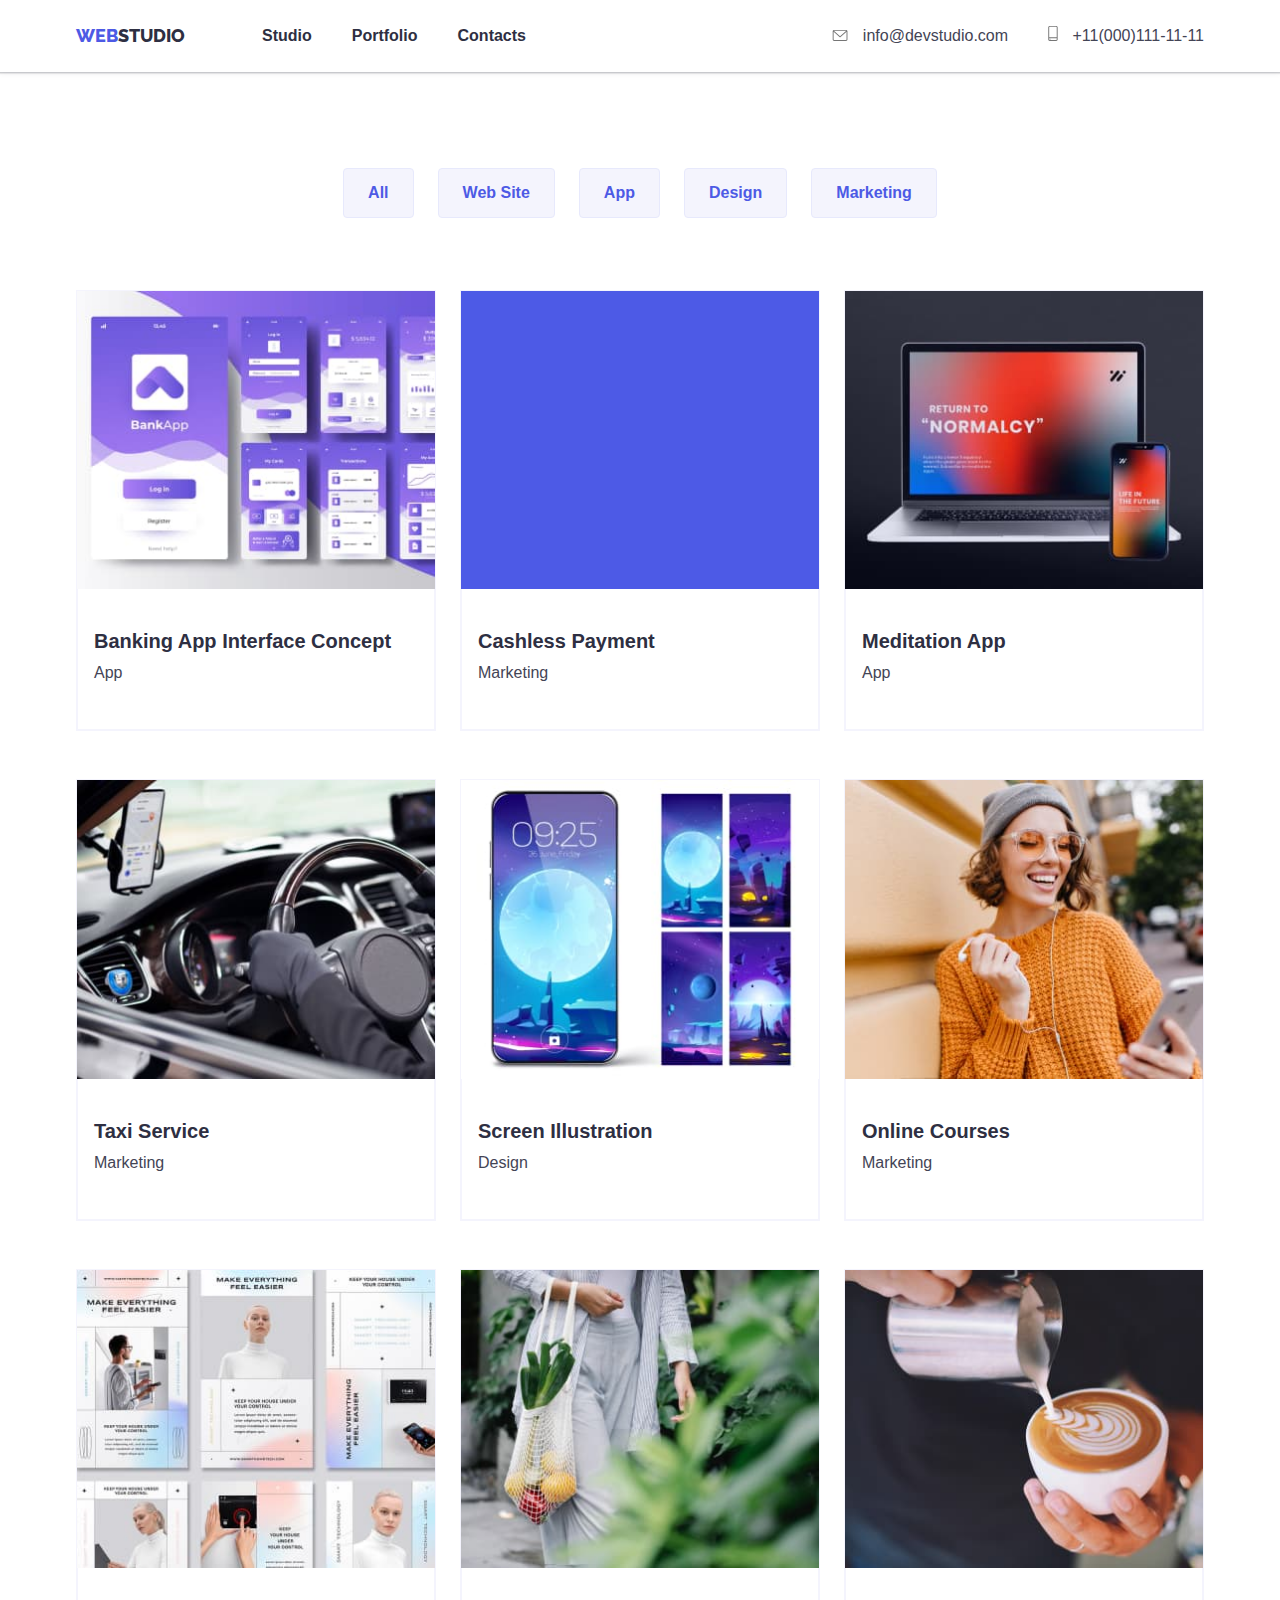
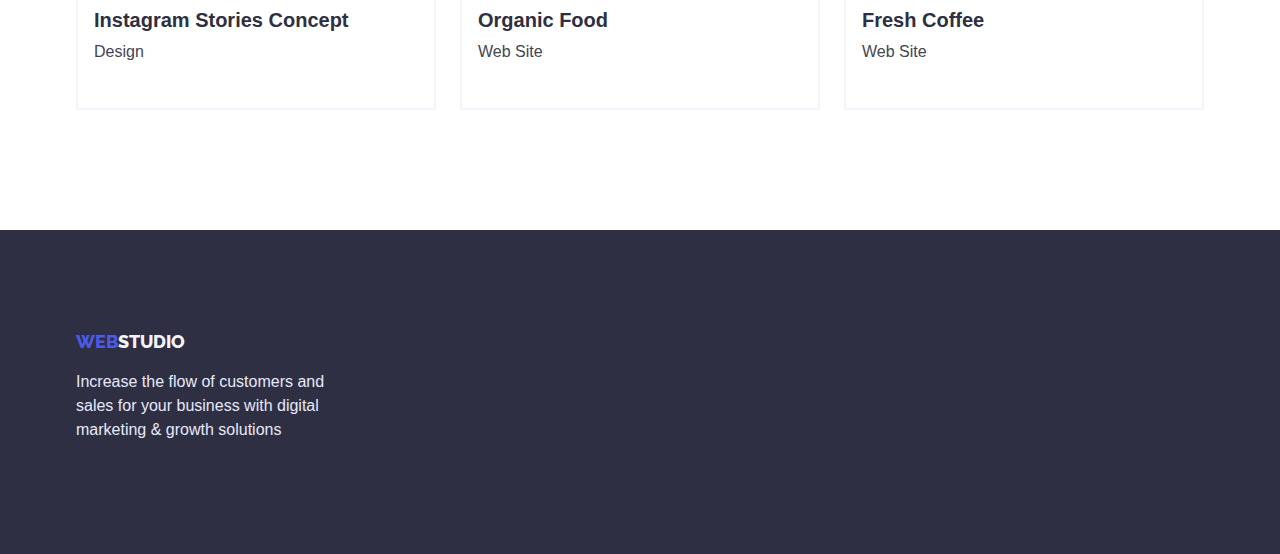
==== portfolio.html @ ccf12ec8 "домашка" ====
<!DOCTYPE html>
<html lang="en">

<head>
    <meta charset="UTF-8" />
    <meta http-equiv="X-UA-Compatible" content="IE=edge" />
    <meta name="viewport" content="width=device-width, initial-scale=1.0" />
    <title>Document</title>
    <link rel="preconnect" href="https://fonts.googleapis.com">
    <link rel="preconnect" href="https://fonts.gstatic.com" crossorigin>
    <link href="https://fonts.googleapis.com/css2?family=Raleway:wght@800&family=Roboto:wght@400;700&display=swap"
        rel="stylesheet">
    <link rel="stylesheet"
        href="https://cdnjs.cloudflare.com/ajax/libs/modern-normalize/1.1.0/modern-normalize.min.css">
    <link rel="stylesheet" href="./css/styles.css" />
</head>

<body>
    <header>
        <div class="container main-nav">
            <a href="" class="nav-logo"><span class="logo">Web</span><span class="logo2">studio</span></a>
            <nav class="cont-nav">
                <ul class="site-nav">
                    <li class="item"><a href="./index.html" class="link">Studio</a></li>
                    <li class="item"><a href="" class="link">Portfolio</a></li>
                    <li class="item"><a href="" class="link">Contacts</a></li>
                </ul>
            </nav>
            <ul class="site-tell">
                <li class="item">
                    <a href="">
                        <svg class="icon-phone" width="16px" height="12px">
                            <use href="./images/symbol-defs.svg#icon-envelope"></use>
                        </svg>
                    </a>
                <a href="mailto:info@devstudio.com" class="addres">info@devstudio.com</a>
                </li>
                <li class="item">
                    <a href="">
                        <svg class="icon-phone" width="10px" height="16px">
                            <use href="./images/symbol-defs.svg#icon-smartphone"></use>
                        </svg>
                    </a>
                    <a href="tel:+110001111111" class="phone">+11(000)111-11-11</a>
            </li>
            </ul>
        </div>
    </header>
    <main>
            <section class="section-portfolio">
                <div class="container">
                <ul class="ul-btn">
                    <li><button type="button" name="All" class="btn-text">All</button></li>
                    <li><button type="button" name="Web Site" class="btn-text">Web Site</button></li>
                    <li><button type="button" name="App" class="btn-text">App</button></li>
                    <li><button type="button" name="Design" class="btn-text">Design</button></li>
                    <li><button type="button" name="Marketing" class="btn-text">Marketing</button></li>
                </ul>
                <ul class="project-card">
                    <li class="li-foto">
                        <img src="./images/foto8.jpg" alt="banking" width="360" />
                        <div class="card-desk">
                        <h3 class="desk">Banking App Interface Concept</h3>
                        <p>App</p>
                        </div>
                    </li>
                    <li class="li-foto">
                        <img src="./images/foto9.jpg" alt="cashless" width="360" />
                        <div class="card-desk">
                        <h3 class="desk">Cashless Payment</h3>
                        <p>Marketing</p>
                        </div>
                    </li>
                    <li class="li-foto">
                        <img src="./images/foto10.jpg" alt="Meditation" width="360" />
                        <div class="card-desk">
                        <h3 class="desk">Meditation App</h3>
                        <p>App</p>
                        </div>
                    </li>

                    <li class="li-foto">
                        <img src="./images/foto11.jpg" alt="taxi" width="360" />
                        <div class="card-desk">
                        <h3 class="desk">Taxi Service</h3>
                        <p>Marketing</p>
                        </div>
                    </li>
                    <li class="li-foto">
                        <img src="./images/foto12.jpg" alt="Illustration" width="360" />
                        <div class="card-desk">
                        <h3 class="desk">Screen Illustration</h3>
                        <p>Design</p>
                        </div>
                    </li>
                    <li class="li-foto">
                        <img src="./images/foto13.jpg" alt="Courses" width="360" />
                        <div class="card-desk">
                        <h3 class="desk">Online Courses</h3>
                        <p>Marketing</p>
                        </div>
                    </li>

                    <li class="li-foto">
                        <img src="./images/foto14.jpg" alt="Instagram" width="360" />
                        <div class="card-desk">
                        <h3 class="desk">Instagram Stories Concept</h3>
                        <p>Design</p>
                        </div>
                    </li>
                    <li class="li-foto">
                        <img src="./images/foto15.jpg" alt="food" />
                        <div class="card-desk">
                        <h3 class="desk">Organic Food</h3>
                        <p>Web Site</p>
                        </div>
                    </li>
                    <li class="li-foto">
                        <img src="./images/foto16.jpg" alt="Coffee" />
                        <div class="card-desk">
                        <h3 class="desk">Fresh Coffee</h3>
                        <p>Web Site</p>
                        </div>
                </div>
            </section>
        
    </main>
        <footer class="foot">
            <div class="container">
            <a href="./index.html"><span class="logo">Web</span><span class="logo3">studio</span></a>
            <p class="pfoot">
                Increase the flow of customers and sales for your business with digital
                marketing & growth solutions
            </p>
            </div>
        </footer>
   
</body>

</html>
---- css/styles.css ----
body {
  color: var(--text-color);
  background-color: var(--white);
  font-family: "Roboto Mono", sans-serif;
}

ul {
  list-style: none;
  padding: 0;
  margin: 0;
}

a {
  text-decoration: none;
  
}

img {
  display: block;
  max-width: 100%;
  height: auto;
}
header {
  box-shadow: 0px 2px 1px rgba(46, 47, 66, 0.08), 0px 1px 1px rgba(46, 47, 66, 0.16), 0px 1px 6px rgba(46, 47, 66, 0.08);
}

:root {
  --text-color: #2e2f42;
  --fon-color: #e5e5e5;
  --navy-blue: #4d5ae5;
  --slate: #434455;
  --cloud: #f4f4fd;
  --white: #ffffff;
  --blue: #404bbf;
  --corn: #e7e9fc;
}

.container {
  width: 1158px;
  padding-left: 15px;
  padding-right: 15px;
  margin: 0 auto;
}

.link {
  color: var(--text-color);
  font-weight: 600;
  font-size: 16px;
  line-height: 1.5;
}

.link:hover,
.link:focus {
  color: var(--slate);
}

.link:active {
  color: var(--navy-blue);
}

.nav-logo {
  padding: 24px 0;
}

.logo {
  color: var(--navy-blue);
  font-family: "Raleway", sans-serif;
  font-weight: 800;
  font-size: 18px;
  line-height: 1.33;
  text-transform: uppercase;
}

.logo2 {
  color: var(--text-color);
  font-family: "Raleway", sans-serif;
  font-weight: 800;
  font-size: 18px;
  line-height: 1.33;
  text-transform: uppercase;
}

.logo3 {
  color: var(--cloud);
  font-family: "Raleway", sans-serif;
  font-weight: 800;
  font-size: 18px;
  line-height: 1.33;
  text-transform: uppercase;
}

.addres {
  color: var(--slate);
  font-size: 16px;
  line-height: 1.5;
  margin-left: 10px;
}

.addres:active,
.addres:hover,
.addres:focus {
  color: var(--navy-blue);
}

.phone {
  color: var(--slate);
  font-size: 16px;
  line-height: 1.5;
  margin-left: 10px;
}

.phone:active,
.phone:hover,
.phone:focus {
  color: var(--navy-blue);
}

.title {
  max-width: 505px;
  margin: 0 auto;
  color: var(--white);
  font-weight: 600;
  font-size: 56px;
  line-height: 1.07;
  margin-top: 0;
  margin-bottom: 48px;
  text-align: center;
}

.btn {
  color: var(--white);
  font-weight: 600;
  font-size: 16px;
  line-height: 1.18;
  background-color: var(--navy-blue);
  border-radius: 4px;
  cursor: pointer;
  border: 1px solid transparent;
  padding: 16px 32px;
}

.btn:hover {
  background-color: var(--navy-blue);
  box-shadow: 0px 4px 4px rgba(0, 0, 0, 0.15);
}
.btn:focus {
  background-color: var(--navy-blue);
  box-shadow: 0px 1px 6px rgba(46, 47, 66, 0.08), 0px 1px 1px rgba(46, 47, 66, 0.16), 0px 2px 1px rgba(46, 47, 66, 0.08);
}

.btn:active {
  background-color: var(--blue);
  box-shadow: 0px 4px 4px rgba(0, 0, 0, 0.15);
}

.title-link {
  background-color: var(--text-color);
  text-align: center;
  padding: 192px 0;
  background-image: linear-gradient(rgba(46, 47, 66, 0.6), rgba(46, 47, 66, 0.6)), url(../images/office.jpg);
  max-width: 1440px;
  height: 603px;
  margin-left: auto;
  margin-right: auto;
  background-repeat: no-repeat;
  background-size: cover;
}

p {
  color: var(--slate);
  font-size: 16px;
  line-height: 1.5;
  margin: 0;
  margin-bottom: 12px;
}

.list {
  background-color: var(--cloud);
  padding-top: 120px;
  padding-bottom: 120px;
}

.foot {
  background-color: var(--text-color);
  padding-top: 100px;
  padding-bottom: 100px;
}

.pfoot {
  color: var(--corn);
  font-size: 16px;
  line-height: 1.5;
  width: 264px;
  margin-top: 16px;
}

.btn-text {
  color: var(--navy-blue);
  background-color: var(--cloud);
  font-weight: 600;
  font-size: 16px;
  line-height: 1.5;
  border: 1px solid var(--corn);
  border-radius: 4px;
  cursor: pointer;
  display: inline-block;
  padding: 12px 24px;
}

.btn-text:active,
.btn-text:hover,
.btn-text:focus {
  color: var(--white);
  background-color: var(--navy-blue);
  border: 1px solid var(--corn);
  border-radius: 4px;
  box-shadow: 0px 3px 1px rgba(0, 0, 0, 0.1), 0px 2px 1px rgba(0, 0, 0, 0.08), 0px 2px 2px rgba(0, 0, 0, 0.12);
}

.desk {
  font-weight: 600;
  font-size: 20px;
  line-height: 1.2;
  margin-top: 8px;
  margin-bottom: 8px;

}
/*.icon {
  width: 64px;
  height: 64px;
  margin: 24px 100px;
  color: #2e2f42;
}*/

.icon {
  width: 60px;
  height: 60px;
}

.text-foto .desk {
  margin-top: 32px;
}

.caption {
  font-weight: 600;
  font-size: 36px;
  line-height: 1.1;
  margin-top: 0;
  margin-bottom: 72px;
  text-align: center;
  
}

.text-foto {
  background-color: #ffffff;
  border-radius: 0px 0px 4px 4px;
  text-align: center;
  width: 264px;
  padding-bottom: 32px;
  box-shadow: 0px 1px 6px rgba(46, 47, 66, 0.08), 0px 1px 1px rgba(46, 47, 66, 0.16), 0px 2px 1px rgba(46, 47, 66, 0.08);
}


.section-discription {
  padding-top: 120px;
  padding-bottom: 120px;
}

.section-text {
  padding-top: 120px;
}

.section-portfolio {
  padding-top: 96px;
  padding-bottom: 120px;
 
}

.ul-btn {
  display: flex;
  justify-content: center;
  margin-bottom: 72px;
}

.ul-btn li:not(:last-child) {
  margin-right: 24px;
}

.li-foto {
  width: 360px;
  background-color: var(--white);
  margin-bottom: 48px;
  border: 0.5px solid var(--cloud);
}
.li-foto:hover{
  box-shadow: 0px 1px 6px rgba(46, 47, 66, 0.08);
}
.li-foto:nth-last-child(-n + 3) {
  margin-bottom: 0;
}

/*разметка flex*/

.cont-nav {
  margin-left: 77px;
}

.site-nav {
  display: flex;
}

.site-nav .item + .item {
  margin-left: 40px;
}

.site-tell {
  display: flex;
  margin-left: auto;
}

.site-tell .item + .item {
  margin-left: 40px;
}

.main-nav {
  display: flex;
  align-items: center;
  
}

.desk-text {
  display: flex;
}


.desk-text li {
  width: 264px;
  margin-right: 24px;
}

.desk-text li:last-child {
  margin: 0;
}

/*.desk-text li:last-child {
  margin-right: 156px;
}
.desk-text li:first-child {
  margin-left: 156px;
}*/
.caption-foto {
  display: flex;
  justify-content: space-between;
}

.team-foto {
  display: flex;
  justify-content: space-between;
}

.project-card {
  display: flex;
  flex-wrap: wrap;
  justify-content: space-between;
}


.card-desk {
  padding-top: 32px;
  padding-left: 16px;
  padding-bottom: 32px;
  border-left: 0.5px solid var(--cloud);
  border-bottom: 0.5px solid var(--cloud);
  border-right: 0.5px solid var(--cloud);
 
}

/*.project-card {
  display: flex;
  flex-wrap: wrap;
}
.project-card:not(:nth-child(3)) {
  margin-right: 30px;
}*/
/*7 тема иконки */
.actions::before {
  display: block;
  content: "";
  width: 264px;
  height: 112px;
  background-color: rgba(244, 244, 253, 1);
  border-radius: 4px;
  background-repeat: no-repeat;
  background-position: center;
}
.icon-antenna::before {
  background-image: url(../images/antenna.svg);
}
.icon-clock::before {
  background-image: url(../images/clock.svg);
}
.icon-diagram::before {
  background-image: url(../images/diagram.svg);
}
.icon-astro::before {
  background-image: url(../images/astronaut.svg);
}


.social {
      display: flex;
      padding: 0;
      margin: 0;
      justify-content: space-around;
      align-items: center;
}
.social-link {
  width: 40px;
    height: 40px;

}
.custo {
  display: flex;
  justify-content: space-between;
}
.link-custo {
  width: 168px;
  height: 88px;
  color: #8E8F99;
  border: 1px solid #8E8F99;
  border-radius: 4px;
}

.link-custo:hover {
  color: var(--navy-blue);
  border: 1px solid var(--navy-blue);
}

.custo-title {
  font-weight: 700;
  font-size: 36px;
  line-height: 1.2;
  text-align: center;
  padding-bottom: 72px;
}
.section-custo {
  padding-top: 120px;
  padding-bottom: 120px;
 }
 .icon-phone {
  color: var(--text-color);
 }
.icon-phone:active,
.icon-phone:hover,
.icon-phone:focus {
  color: var(--navy-blue);
}
.social-foot {
  display: inline;
  padding: 100px 0px 130px 120px;
  width: 208px;
  
}
.text-foot {
  font-weight: 600;
  font-size: 16px;
  line-height: 1.5;
  color: var(--white);
  padding-bottom: 16px;
}
.foot-link {
  display: flex;
  justify-content: space-between;
  width: 208px;
}
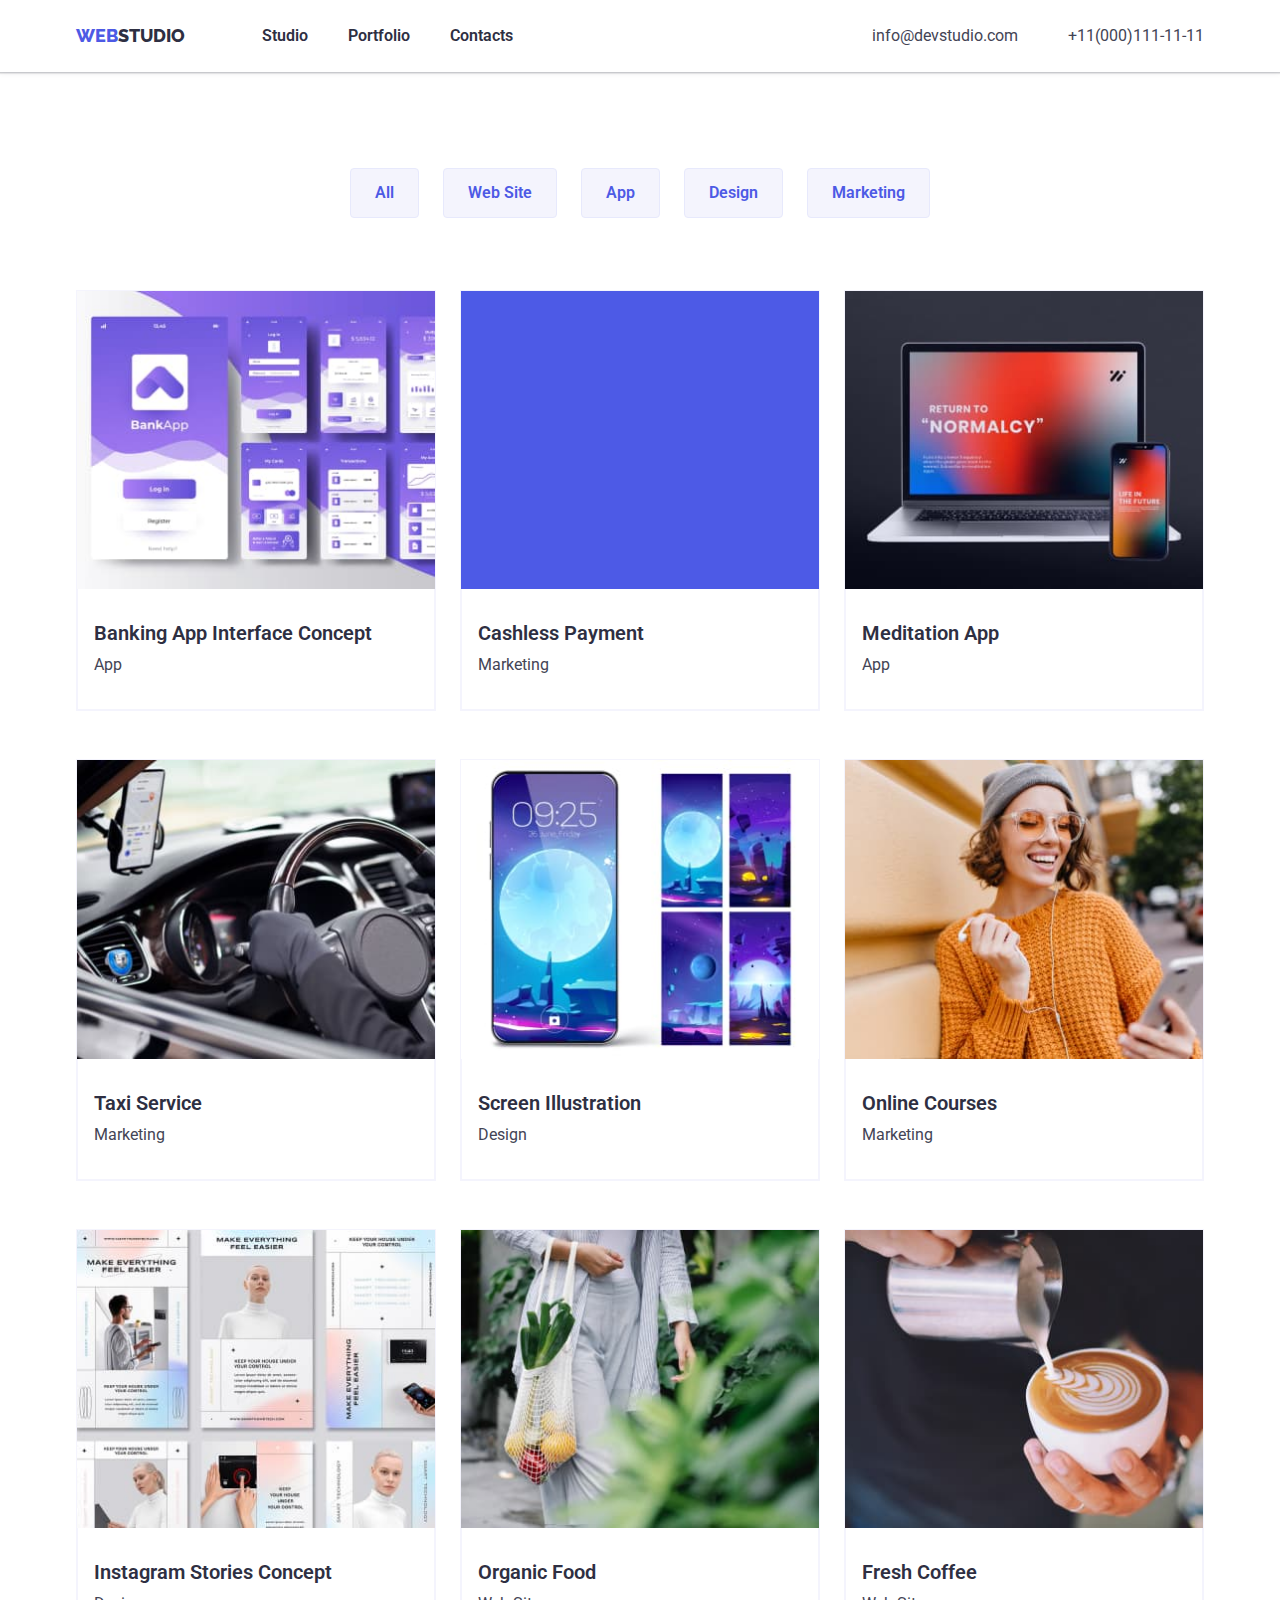
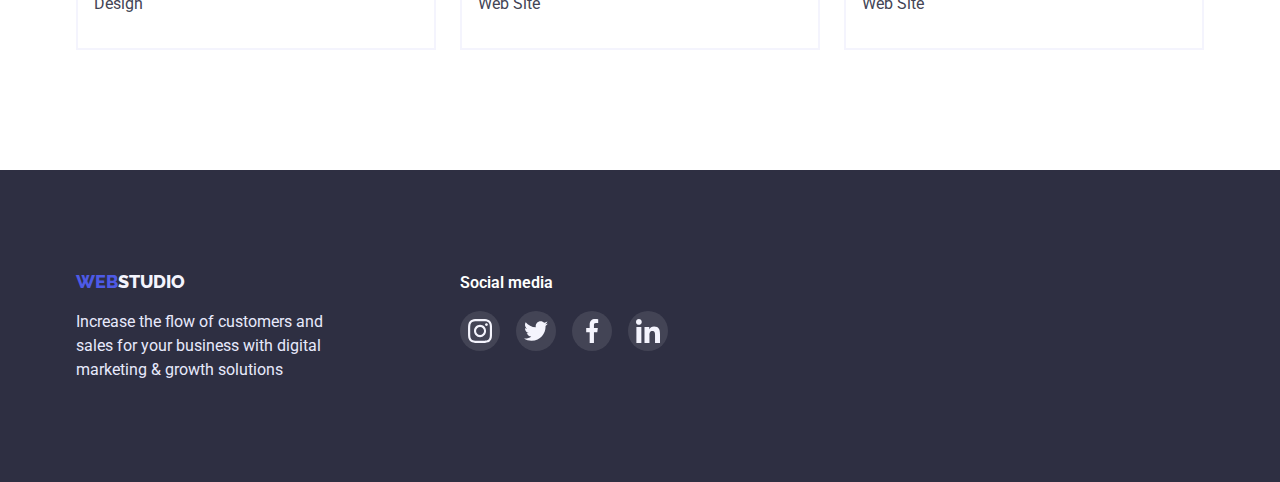
==== commit f348f55d: "исправил" ====
--- a/portfolio.html
+++ b/portfolio.html
@@ -28,19 +28,9 @@
             </nav>
             <ul class="site-tell">
                 <li class="item">
-                    <a href="">
-                        <svg class="icon-phone" width="16px" height="12px">
-                            <use href="./images/symbol-defs.svg#icon-envelope"></use>
-                        </svg>
-                    </a>
                 <a href="mailto:info@devstudio.com" class="addres">info@devstudio.com</a>
                 </li>
                 <li class="item">
-                    <a href="">
-                        <svg class="icon-phone" width="10px" height="16px">
-                            <use href="./images/symbol-defs.svg#icon-smartphone"></use>
-                        </svg>
-                    </a>
                     <a href="tel:+110001111111" class="phone">+11(000)111-11-11</a>
             </li>
             </ul>
@@ -123,17 +113,55 @@
                         </div>
                 </div>
             </section>
+        </main>
+
         
-    </main>
-        <footer class="foot">
-            <div class="container">
-            <a href="./index.html"><span class="logo">Web</span><span class="logo3">studio</span></a>
-            <p class="pfoot">
-                Increase the flow of customers and sales for your business with digital
-                marketing & growth solutions
-            </p>
+    <footer class="foot">
+        <div class="container foot-content">
+            <div>
+                <a href=""><span class="logo">Web</span><span class="logo3">studio</span></a>
+                <p class="pfoot">
+                    Increase the flow of customers and sales for your business with
+                    digital marketing & growth solutions
+                </p>
             </div>
-        </footer>
+    
+            <div class="cell-foot">
+                <h3 class="title-foot">Social media</h3>
+                <ul class="social-foot">
+                    <li>
+                        <a href="" class="social-footlink">
+                            <svg class="foot-link">
+                                <use href="./images/symbol-defs.svg#icon-instagram"></use>
+                            </svg>
+                        </a>
+                    </li>
+                    <li>
+                        <a href="" class="social-footlink">
+                            <svg class="foot-link">
+                                <use href="./images/symbol-defs.svg#icon-twitter"></use>
+                            </svg>
+                        </a>
+                    </li>
+                    <li>
+                        <a href="" class="social-footlink">
+                            <svg class="foot-link">
+                                <use href="./images/symbol-defs.svg#icon-facebook"></use>
+                            </svg>
+                        </a>
+                    </li>
+                    <li>
+                        <a href="" class="social-footlink">
+                            <svg class="foot-link">
+                                <use href="./images/symbol-defs.svg#icon-linkedin"></use>
+                            </svg>
+                        </a>
+                    </li>
+                </ul>
+            </div>
+    
+        </div>
+    </footer>
    
 </body>
 
--- a/css/styles.css
+++ b/css/styles.css
@@ -1,8 +1,18 @@
 body {
   color: var(--text-color);
   background-color: var(--white);
-  font-family: "Roboto Mono", sans-serif;
-}
+  font-family: "Roboto", sans-serif;
+}
+html {
+  box-sizing: border-box;
+}
+
+*,
+*::before,
+*::after {
+  box-sizing: inherit;
+}
+
 
 ul {
   list-style: none;
@@ -171,7 +181,7 @@
   font-size: 16px;
   line-height: 1.5;
   margin: 0;
-  margin-bottom: 12px;
+  
 }
 
 .list {
@@ -180,19 +190,6 @@
   padding-bottom: 120px;
 }
 
-.foot {
-  background-color: var(--text-color);
-  padding-top: 100px;
-  padding-bottom: 100px;
-}
-
-.pfoot {
-  color: var(--corn);
-  font-size: 16px;
-  line-height: 1.5;
-  width: 264px;
-  margin-top: 16px;
-}
 
 .btn-text {
   color: var(--navy-blue);
@@ -208,7 +205,6 @@
 }
 
 .btn-text:active,
-.btn-text:hover,
 .btn-text:focus {
   color: var(--white);
   background-color: var(--navy-blue);
@@ -216,21 +212,23 @@
   border-radius: 4px;
   box-shadow: 0px 3px 1px rgba(0, 0, 0, 0.1), 0px 2px 1px rgba(0, 0, 0, 0.08), 0px 2px 2px rgba(0, 0, 0, 0.12);
 }
+.btn-text:hover {
+    color: var(--white);
+      background-color: var(--navy-blue);
+      border: 1px solid transparent;
+      border-radius: 4px;
+      box-shadow: 0px 3px 1px rgba(0, 0, 0, 0.1), 0px 2px 1px rgba(0, 0, 0, 0.08), 0px 2px 2px rgba(0, 0, 0, 0.12);
+}
 
 .desk {
   font-weight: 600;
   font-size: 20px;
   line-height: 1.2;
-  margin-top: 8px;
+  margin-top: 0;
   margin-bottom: 8px;
 
 }
-/*.icon {
-  width: 64px;
-  height: 64px;
-  margin: 24px 100px;
-  color: #2e2f42;
-}*/
+
 
 .icon {
   width: 60px;
@@ -342,12 +340,6 @@
   margin: 0;
 }
 
-/*.desk-text li:last-child {
-  margin-right: 156px;
-}
-.desk-text li:first-child {
-  margin-left: 156px;
-}*/
 .caption-foto {
   display: flex;
   justify-content: space-between;
@@ -375,14 +367,6 @@
  
 }
 
-/*.project-card {
-  display: flex;
-  flex-wrap: wrap;
-}
-.project-card:not(:nth-child(3)) {
-  margin-right: 30px;
-}*/
-/*7 тема иконки */
 .actions::before {
   display: block;
   content: "";
@@ -408,17 +392,33 @@
 
 
 .social {
-      display: flex;
-      padding: 0;
-      margin: 0;
-      justify-content: space-around;
-      align-items: center;
+  display: flex;
+  padding: 0;
+  margin: 0;
+  justify-content: space-around;
+  align-items: center;
 }
 .social-link {
+  display: flex;
+  align-items: center;
+  justify-content: center;
   width: 40px;
-    height: 40px;
-
-}
+  height: 40px;
+  color: var(--cloud);
+  background-color: var(--navy-blue);
+  fill: currentColor;
+  border-radius: 50%;
+  border: none;
+}
+.social-team-link {
+  width: 16px;
+  height: 16px;
+  text-align: center;
+
+}
+
+
+
 .custo {
   display: flex;
   justify-content: space-between;
@@ -429,9 +429,11 @@
   color: #8E8F99;
   border: 1px solid #8E8F99;
   border-radius: 4px;
-}
-
-.link-custo:hover {
+  fill: currentColor;
+}
+
+.link-custo:hover,
+.link-custo:focus {
   color: var(--navy-blue);
   border: 1px solid var(--navy-blue);
 }
@@ -441,37 +443,83 @@
   font-size: 36px;
   line-height: 1.2;
   text-align: center;
-  padding-bottom: 72px;
+  margin-bottom: 72px;
+  margin-top: 0;
 }
 .section-custo {
   padding-top: 120px;
   padding-bottom: 120px;
  }
- .icon-phone {
-  color: var(--text-color);
- }
-.icon-phone:active,
-.icon-phone:hover,
-.icon-phone:focus {
-  color: var(--navy-blue);
-}
+
+
+
+
+
+/*футер*/
+.foot {
+  background-color: var(--text-color);
+  padding-top: 100px;
+  padding-bottom: 100px;
+}
+.pfoot {
+  color: var(--corn);
+  font-size: 16px;
+  line-height: 1.5;
+  width: 264px;
+  margin-top: 16px;
+}
+
 .social-foot {
-  display: inline;
-  padding: 100px 0px 130px 120px;
-  width: 208px;
+  display: flex;
+  padding: 0;
+  margin: 0;
+  justify-content: space-between;
+  align-items: center;
   
 }
-.text-foot {
+
+.title-foot {
   font-weight: 600;
   font-size: 16px;
   line-height: 1.5;
   color: var(--white);
   padding-bottom: 16px;
+  margin: 0;
+
+}
+
+.cell-foot {
+  width: 208px;
+  margin-left: 120px;
+ 
+}
+.foot-content {
+  display: flex;
+  align-items: baseline;
+ 
+}
+
+.social-footlink {
+  display: flex;
+  align-items: center;
+  justify-content: center;
+  width: 40px;
+  height: 40px;
+  color: var(--cloud);
+  background-color: rgba(255, 255, 255, 0.1);
+  fill: currentColor;
+  border-radius: 50%;
+  border: none;
+}
+.social-footlink:hover,
+.social-footlink:focus,
+.social-footlink:active {
+  color: var(--cloud);
+  background-color: #31D0AA;
 }
 .foot-link {
-  display: flex;
-  justify-content: space-between;
-  width: 208px;
-}
-
-
+  width: 24px;
+  height: 24px;
+  text-align: center;
+}
+
